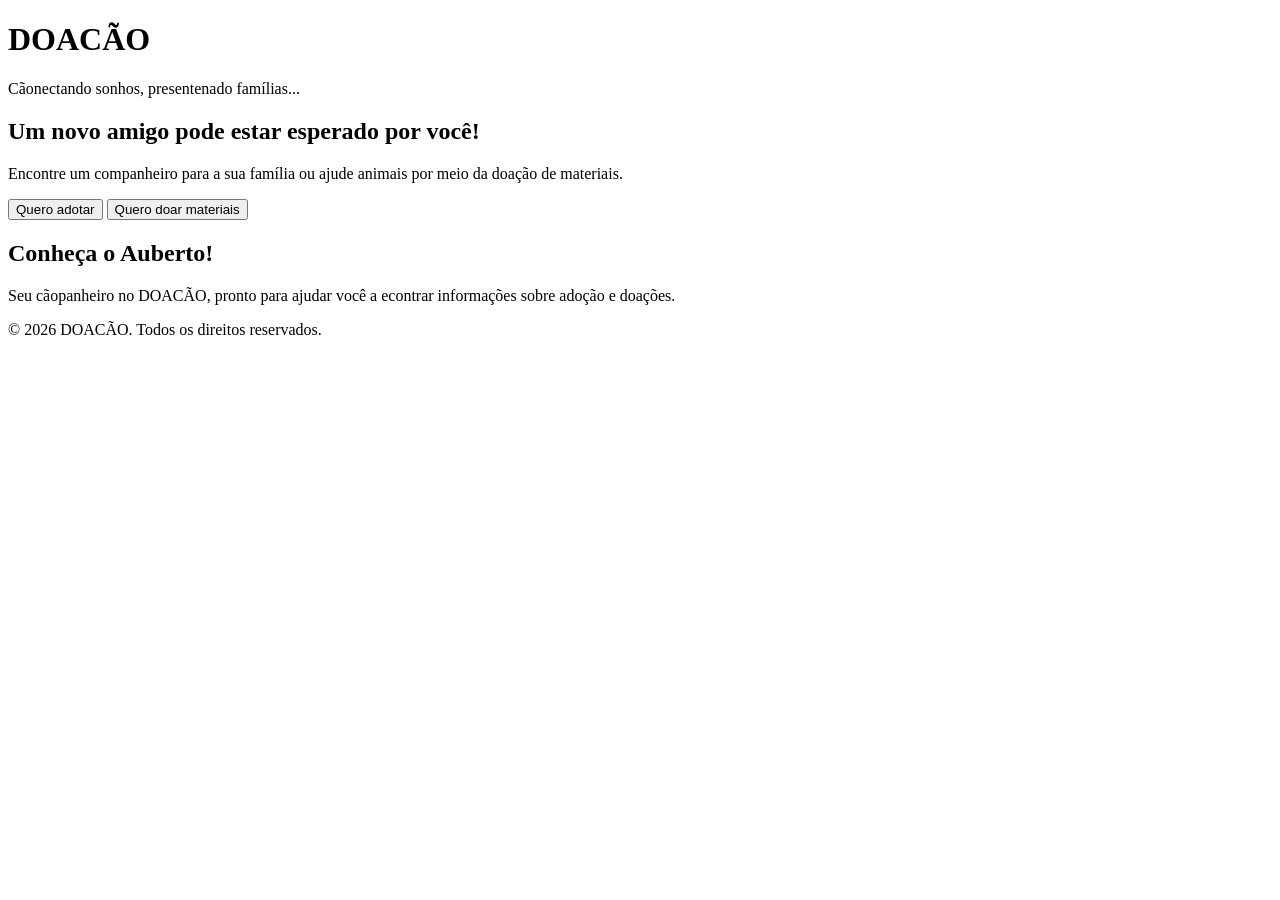
==== index.html @ 2ad5296a "Adição do index ao projeto" ====
<!DOCTYPE html>
<html lang="pt-BR">

<head>

    <meta charset="UTF-8">
    <meta name="viewport" content="width=device-width, initial-scale=1.0">

    <title>DOACÃO | Adoção e Doação de Materiais</title>
    
    <link rel="stylesheet" href="css/style.css">
    <script src="script.js" defer></script>

</head>

<body>

    <header>
        
        <h1>DOACÃO</h1>
        <p>Cãonectando sonhos, presentenado famílias...</p>
        
    </header>

    <main>

        <section>

            <h2>Um novo amigo pode estar esperado por você!</h2>

            <p>
                Encontre um companheiro para a sua família ou ajude
                animais por meio da doação de materiais.
            </p>

            <button>Quero adotar</button>
            <button>Quero doar materiais</button>
        
        </section>

        <section>

            <h2>Conheça o Auberto!</h2>

            <p>

                Seu cãopanheiro no DOACÃO, pronto para ajudar você
                a econtrar informações sobre adoção e doações.

            </p>
            
        </section>

    </main>

    <footer>

        <p>&copy; 2026 DOACÃO. Todos os direitos reservados.</p>

    </footer>
</body>

</html>
---- css/style.css ----
/* Configurações gerais */
*{

    box-sizing: border-box;

}
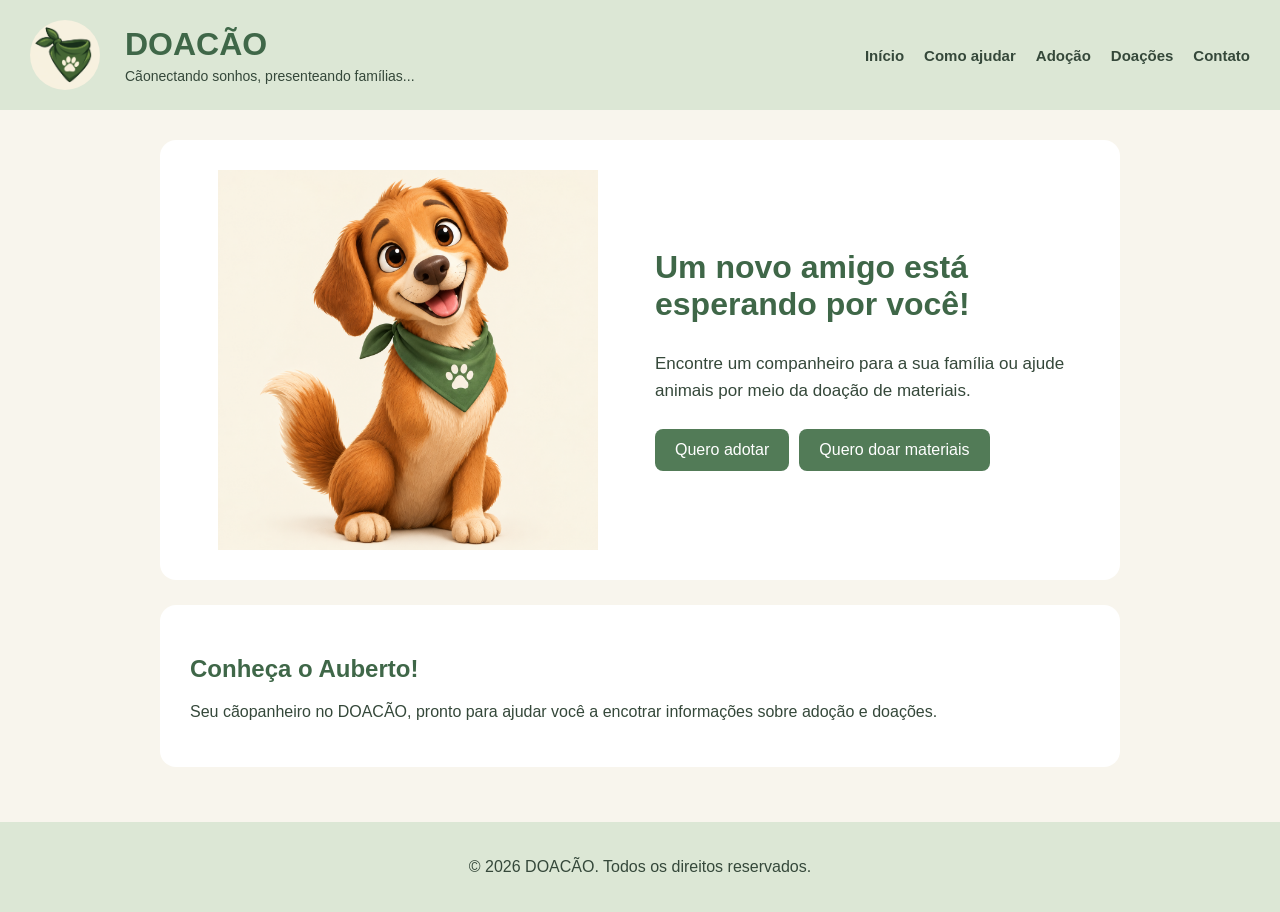
==== commit b8c48cee: "atualização da page inicial do DOACÃO" ====
--- a/index.html
+++ b/index.html
@@ -9,33 +9,69 @@
     <title>DOACÃO | Adoção e Doação de Materiais</title>
     
     <link rel="stylesheet" href="css/style.css">
-    <script src="script.js" defer></script>
+    <script src="js/script.js" defer></script>
 
 </head>
 
 <body>
 
-    <header>
+    <header class="cabecalho">
+
+        <a href="index.html" class="logo-link">
+
+            <img src="img/logo-doacao.png" alt="Logo DOACÃO">
+
+        </a>
+
+        <div class="identidade">
         
         <h1>DOACÃO</h1>
-        <p>Cãonectando sonhos, presentenado famílias...</p>
+        <p>Cãonectando sonhos, presenteando famílias...</p>
+
+        </div>
+
+        <nav class="menu-principal">
+
+            <a href="#inicio">Início</a>
+            <a href="#como-ajudar">Como ajudar</a>
+            <a href="#adocao">Adoção</a>
+            <a href="#doacoes">Doações</a>
+            <a href="#contato">Contato</a>
+
+        </nav>
         
     </header>
 
     <main>
 
-        <section>
+        <section class="apresentacao" id="inicio">
 
-            <h2>Um novo amigo pode estar esperado por você!</h2>
+            <div class="texto-apresentacao">
 
-            <p>
-                Encontre um companheiro para a sua família ou ajude
-                animais por meio da doação de materiais.
-            </p>
+                <h2>Um novo amigo está esperando por você!</h2>
 
-            <button>Quero adotar</button>
-            <button>Quero doar materiais</button>
+                <p>
+
+                    Encontre um companheiro para a sua família ou ajude 
+                    animais por meio da doação de materiais.
+
+                </p>
+
+                <div class="botoes-apresentacao">
+
+                    <button>Quero adotar</button>
+                    <button>Quero doar materiais</button>
+
+                </div>
+
+            </div>
         
+            <div class="imagem-apresentacao">
+
+                <img src="img/Auberto.png" alt="Auberto, mascote do DOACÃO">
+
+            </div>
+
         </section>
 
         <section>
@@ -45,7 +81,7 @@
             <p>
 
                 Seu cãopanheiro no DOACÃO, pronto para ajudar você
-                a econtrar informações sobre adoção e doações.
+                a encotrar informações sobre adoção e doações.
 
             </p>
             
--- a/css/style.css
+++ b/css/style.css
@@ -3,4 +3,208 @@
 
     box-sizing: border-box;
 
+}
+
+body {
+
+    margin: 0;
+    font-family: arial, sans-serif;
+    background-color: #F8F5ED;
+    color: #35483A;
+
+}
+
+/* Cabeçalho */
+header.cabecalho {
+
+    position: relative;
+    background-color: #DCE7D5;
+    padding: 20px 30px;
+    display: flex;
+    align-items: center;
+    gap: 25px;
+
+}
+
+/* Logo do site */
+.logo-link {
+
+    flex-shrink: 0;
+
+}
+
+.logo-link img {
+
+    width: 70px;
+    height: 70px;
+    display: block;
+    border-radius: 50%;
+    object-fit: cover;
+
+}
+
+/* Nome e slogan */
+.identidade {
+
+    flex: 1;
+
+}
+
+header h1 {
+
+    margin: 0;
+    font-size: 32px;
+    color: #3F6748;
+
+}
+
+header p {
+
+    margin: 5px 0 0;
+    font-size: 14px;
+
+}
+
+/* Menu de navegação */
+.menu-principal {
+
+    display: flex;
+    align-items: center;
+    justify-content: flex-end;
+    gap: 20px;
+    flex-wrap: wrap;
+
+}
+
+.menu-principal a {
+
+    color: #35483A;
+    text-decoration: none;
+    font-weight: bold;
+    font-size: 15px;
+
+}
+
+.menu-principal a:hover {
+
+    color: #527B57;
+    text-decoration: underline;
+
+}
+
+/* Conteúdo principal */
+main {
+
+    max-width: 1000px;
+    margin: 0 auto;
+    padding: 30px 20px;
+
+}
+
+section {
+
+    background-color: #ffffff;
+    padding: 30px;
+    margin-bottom: 25px;
+    border-radius: 16px;
+
+}
+
+/* Apresentação inicial */
+.apresentacao {
+
+    display: flex;
+    flex-direction: row-reverse;
+    align-items: center;
+    justify-content: space-between;
+    gap: 30px;
+    min-height: 400px;
+
+}
+
+.texto-apresentacao {
+
+    flex: 1;
+
+}
+
+.texto-apresentacao h2 {
+
+    font-size: 32px;
+    margin-top: 0;
+
+}
+
+.texto-apresentacao p {
+
+    font-size: 17px;
+    line-height: 1.6;
+
+}
+
+.botoes-apresentacao {
+
+    display: flex;
+    flex-wrap: wrap;
+    gap: 10px;
+
+}
+
+.botoes-apresentacao button {
+
+    margin: 8px 0 0;
+
+}
+
+.imagem-apresentacao {
+
+    flex: 1;
+    display: flex;
+    justify-content: center;
+    align-items: center;
+
+}
+
+.imagem-apresentacao img {
+
+    display: block;
+    width: 100%;
+    max-width: 380px;
+    height: auto;
+
+}
+
+h2 {
+
+    color: #3F6748;
+
+}
+
+/* Botões */
+button {
+
+    background-color: #527B57;
+    color: #ffffff;
+    border: none;
+    padding: 12px 20px;
+    margin: 8px 8px 0 0;
+    border-radius: 8px;
+    font-size: 16px;
+    cursor: pointer;
+
+}
+
+button:hover {
+
+    background-color: #3F6748;
+
+}
+
+/* Rodapé */
+footer {
+
+    background-color: #DCE7D5;
+    text-align: center;
+    padding: 20px;
+
 }
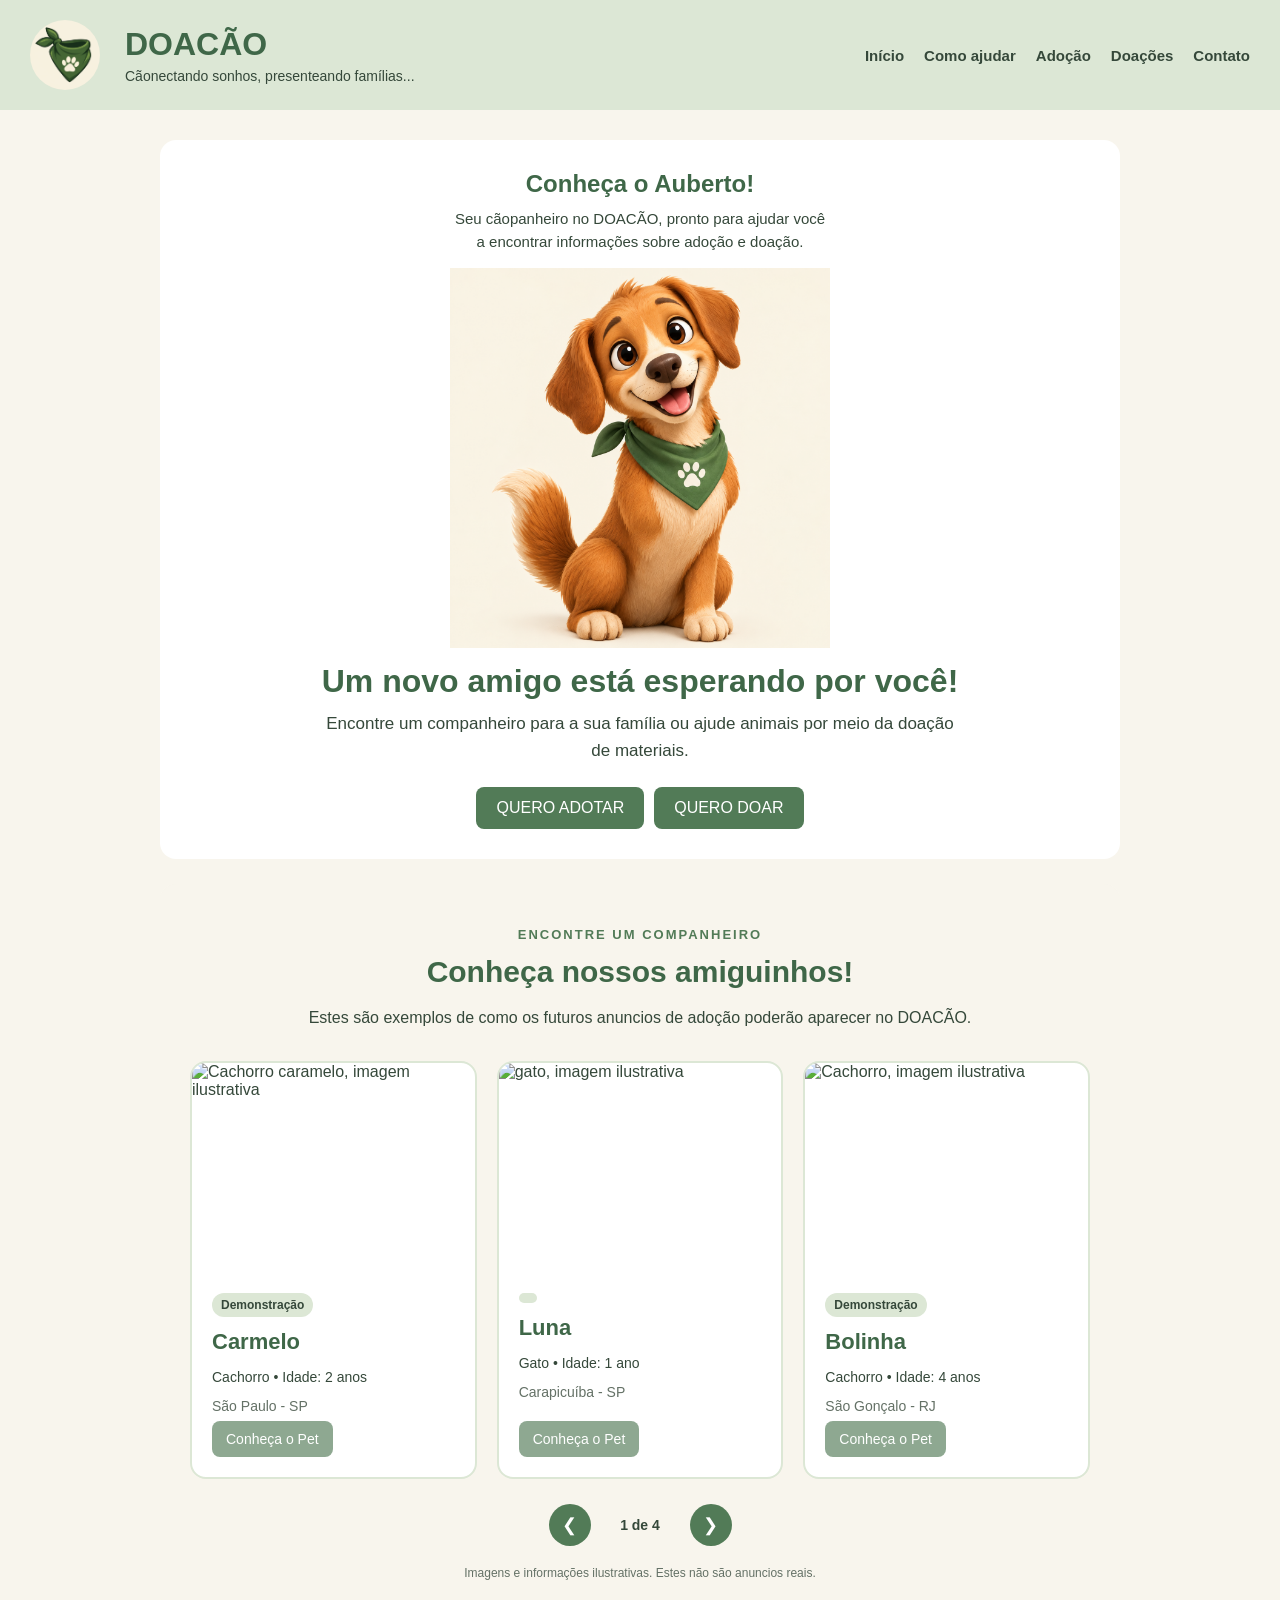
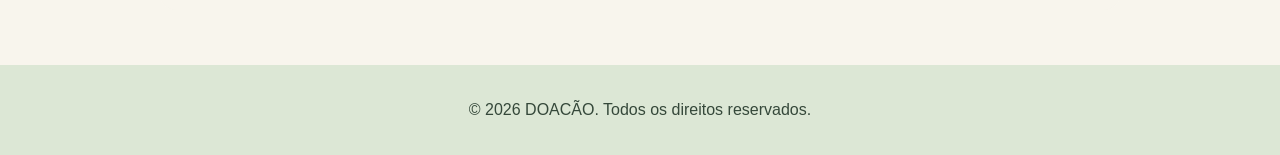
==== commit 656dcf7d: "implementação do carrossel de animais para adoção" ====
--- a/index.html
+++ b/index.html
@@ -46,46 +46,262 @@
 
         <section class="apresentacao" id="inicio">
 
+            <div class="texto-sobre-auberto">
+
+                <h2>Conheça o Auberto!</h2>
+
+                <p>
+
+                    Seu cãopanheiro no DOACÃO, pronto para ajudar você
+                    a encontrar informações sobre adoção e doação.
+                    
+                </p>
+
+            </div>
+
+            <div class="imagem-apresentacao">
+
+                <img src="img/Auberto.png" alt="Auberto, mascote do DOACÃO">
+
+            </div>
+
             <div class="texto-apresentacao">
 
                 <h2>Um novo amigo está esperando por você!</h2>
 
                 <p>
 
-                    Encontre um companheiro para a sua família ou ajude 
+                    Encontre um companheiro para a sua família ou ajude
                     animais por meio da doação de materiais.
 
                 </p>
 
                 <div class="botoes-apresentacao">
 
-                    <button>Quero adotar</button>
-                    <button>Quero doar materiais</button>
+                    <button>QUERO ADOTAR</button>
+                    <button>QUERO DOAR</button>
 
                 </div>
 
             </div>
+
+        </section>
+
+       <section class="carrossel-adocao" id="adocao">
+
+        <div class="titulo-carrossel">
+
+            <p class="subtitulo-carrossel">ENCONTRE UM COMPANHEIRO</p>
+
+            <h2>Conheça nossos amiguinhos!</h2>
+
+            <p>
+
+                Estes são exemplos de como os futuros anuncios de adoção 
+                poderão aparecer no DOACÃO.
+
+            </p>
+
+        </div>
+
+        <div class="janela-carrossel">
+
+            <div class="trilho-carrossel">
+
+                <article class="cartao-animal">
+
+                    <img 
+                        
+                        src="https://images.unsplash.com/photo-1552053831-71594a27632d?auto=format&fit=crop&w=700&q=80" 
+                        alt="Cachorro caramelo, imagem ilustrativa"
+
+                    >
+
+                    <div class="informacoes-animal">
+
+                        <span class="etiqueta-demonstracao">Demonstração</span>
+
+                        <h3>Carmelo</h3>
+
+                        <p>Cachorro • Idade: 2 anos</p>
+
+                        <p class="cidade-animal">São Paulo - SP</p>
+
+                        <button type="button" disabled>Conheça o Pet</button>
+
+                    </div>
+
+                </article>
+
+                <article class="cartao-animal">
+
+                    <img 
+                    
+                        src="https://images.unsplash.com/photo-1573865526739-10659fec78a5?auto=format&fit=crop&w=700&q=80" 
+                        alt="gato, imagem ilustrativa"
+                        
+                    >
+
+                    <div class="informacoes-animal">
+
+                        <span class="etiqueta-demonstracao"></span>
+
+                        <h3>Luna</h3>
+
+                        <p>Gato • Idade: 1 ano</p>
+
+                        <p class="cidade-animal">Carapicuíba - SP</p>
+
+                        <button type="button" disabled>Conheça o Pet</button>
+
+                    </div>
+
+                </article>
+
+                <article class="cartao-animal">
+
+                    <img 
+                    
+                        src="https://images.unsplash.com/photo-1543466835-00a7907e9de1?auto=format&fit=crop&w=700&q=80" 
+                        alt="Cachorro, imagem ilustrativa"
+                        
+                    >
+
+                    <div class="informacoes-animal">
+
+                        <span class="etiqueta-demonstracao">Demonstração</span>
+
+                        <h3>Bolinha</h3>
+
+                        <p>Cachorro • Idade: 4 anos</p>
+
+                        <p class="cidade-animal">São Gonçalo - RJ</p>
+
+                        <button type="button" disabled>Conheça o Pet</button>
+
+                    </div>
+
+                </article>
+
+                <article class="cartao-animal">
+
+                    <img 
+                    
+                        src="https://images.unsplash.com/photo-1514888286974-6c03e2ca1dba?auto=format&fit=crop&w=700&q=80" 
+                        alt="Gato, imagem ilustrativa"
+                        
+                    >
+
+                    <div class="informacoes-animal">
+
+                        <span class="etiqueta-demonstracao">Demonstração</span>
+
+                        <h3>Mel</h3>
+
+                        <p>Gato • Idade: 3 anos</p>
+
+                        <p class="cidade-animal">Osasco - SP</p>
+
+                        <button type="button" disabled>Conheça o Pet</button>
+
+                    </div>
+
+                </article>
+
+                <article class="cartao-animal">
+
+                    <img 
+                        
+                        src="https://images.unsplash.com/photo-1517849845537-4d257902454a?auto=format&fit=crop&w=700&q=80" 
+                        alt="Cachorro, imagem ilustrativa"
+                        
+                    >
+
+                    <div class="informacoes-animal">
+
+                        <span class="etiqueta-demonstracao">Demonstração</span>
+
+                        <h3>Thobias</h3>
+
+                        <p>Cachorro • Idade: 5 anos</p>
+
+                        <p class="cidade-animal">Montes Claros - MG</p>
+
+                        <button type="button" disabled>Conheça o Pet</button>
+
+                    </div>
+
+                </article>
+
+                <article class="cartao-animal">
+
+                    <img 
+                    
+                        src="https://images.unsplash.com/photo-1495360010541-f48722b34f7d?auto=format&fit=crop&w=700&q=80" 
+                        alt="Gato, imagem ilustrativa"
+                        
+                    >
+
+                    <div class="informacoes-animal">
+
+                        <span class="etiqueta-demonstracao">Demonstração</span>
+
+                        <h3>Amora</h3>
+
+                        <p>Gato • Idade: 2 anos</p>
+
+                        <p class="cidade-animal">São Paulo - SP</p>
+
+                        <button type="button" disabled>Conheça o Pet</button>
+
+                    </div>
+
+                </article>
+
+            </div>
+
+        </div>
+
+        <div class="controles-carrossel">
+
+            <button 
+            
+                type="button" 
+                class="seta-carrossel anterior"
+                aria-label="Mostrar pets anteriores"
+            >
+                
+                &#10094;
+            
+            </button>
+
+            <span class="indicador-carrossel" aria-live="polite">
+
+                1 de 4
+
+            </span>
+
+            <button 
+            
+                type="button"
+                class="seta-carrossel proximo"
+                aria-label="Mostrar próximos pets"
+                
+            >
         
-            <div class="imagem-apresentacao">
-
-                <img src="img/Auberto.png" alt="Auberto, mascote do DOACÃO">
-
-            </div>
-
-        </section>
-
-        <section>
-
-            <h2>Conheça o Auberto!</h2>
-
-            <p>
-
-                Seu cãopanheiro no DOACÃO, pronto para ajudar você
-                a encotrar informações sobre adoção e doações.
-
-            </p>
+                &#10095;
             
-        </section>
+            </button>
+
+        </div>
+
+        <p class="aviso-demonstracao">
+
+            Imagens e informações ilustrativas. Estes não são anuncios reais.
+
+        </p>
+
+       </section>
 
     </main>
 
--- a/css/style.css
+++ b/css/style.css
@@ -17,7 +17,11 @@
 /* Cabeçalho */
 header.cabecalho {
 
-    position: relative;
+    position: fixed;
+    top: 0;
+    left: 0;
+    width: 100%;
+    z-index: 1000;
     background-color: #DCE7D5;
     padding: 20px 30px;
     display: flex;
@@ -97,7 +101,7 @@
 
     max-width: 1000px;
     margin: 0 auto;
-    padding: 30px 20px;
+    padding: 140px 20px 30px;
 
 }
 
@@ -111,27 +115,31 @@
 }
 
 /* Apresentação inicial */
+
 .apresentacao {
 
     display: flex;
-    flex-direction: row-reverse;
-    align-items: center;
-    justify-content: space-between;
-    gap: 30px;
-    min-height: 400px;
-
-}
+    flex-direction: column;
+    align-items: center;
+    text-align: center;
+    gap: 15px;
+    min-height: auto;
+    padding: 30px;
+
+}
+
 
 .texto-apresentacao {
 
-    flex: 1;
+    width: 100%;
+    text-align: center;
 
 }
 
 .texto-apresentacao h2 {
 
     font-size: 32px;
-    margin-top: 0;
+    margin: 0 0 10px;
 
 }
 
@@ -139,14 +147,18 @@
 
     font-size: 17px;
     line-height: 1.6;
+    max-width: 650px;
+    margin: 0 auto;
 
 }
 
 .botoes-apresentacao {
 
     display: flex;
+    justify-content: center;
     flex-wrap: wrap;
     gap: 10px;
+    margin-top: 15px;
 
 }
 
@@ -156,9 +168,19 @@
 
 }
 
+.texto-sobre-auberto {
+
+    width: 100%;
+    display: flex;
+    flex-direction: column;
+    align-items: center;
+    text-align: center;
+
+}
+
 .imagem-apresentacao {
 
-    flex: 1;
+    width: 100%;
     display: flex;
     justify-content: center;
     align-items: center;
@@ -171,6 +193,22 @@
     width: 100%;
     max-width: 380px;
     height: auto;
+
+}
+
+.texto-sobre-auberto h2 {
+
+    font-size: 24px;
+    margin: 0 0 10px;
+
+}
+
+.texto-sobre-auberto p {
+
+    font-size: 15px;
+    line-height: 1.5;
+    max-width: 380px;
+    margin: 0 auto;
 
 }
 
@@ -207,4 +245,291 @@
     text-align: center;
     padding: 20px;
 
+}
+
+/* Seção como ajudar */
+.como-ajudar {
+
+    text-align: center;
+
+}
+
+.como-ajudar h2 {
+
+    font-size: 30px;
+    margin-top: 0;
+
+}
+
+.descricao-como-ajudar {
+
+    font-size: 17px;
+    line-height: 1.6;
+    max-width: 650px;
+    margin: 0 auto 30px;
+
+}
+
+/* Organização dos cartões */
+.cartoes-ajuda {
+
+    display: flex;
+    gap: 25px;
+    justify-content: center;
+    align-items: stretch;
+
+}
+
+/* Cada cartão */
+.cartao-ajuda {
+
+    flex: 1;
+    padding: 25px;
+    background-color: #F8F5ED;
+    border: 2px solid #DCE7D5;
+    border-radius: 16px;
+    display: flex;
+    flex-direction: column;
+    align-items: center;
+
+}
+
+.cartao-ajuda h3 {
+
+    color: #3F6748;
+    font-size: 22px;
+    margin-top: 0;
+
+}
+
+.cartao-ajuda p {
+
+    font-size: 16px;
+    line-height: 1.6;
+    flex: 1;
+
+}
+
+.cartao-ajuda button {
+
+    margin-top: 15px;
+
+}
+
+/* Carrossel de animais para adoção */
+.carrossel-adocao {
+
+    background-color: #F8F5ED;
+    text-align: center;
+    overflow: hidden;
+
+}
+
+.titulo-carrossel {
+
+    max-width: 700px;
+    margin: 0 auto 30px;
+
+}
+
+.subtitulo-carrossel {
+
+    color: #527B57;
+    font-size: 13px;
+    font-weight: bold;
+    letter-spacing: 2px;
+
+}
+
+.titulo-carrossel h2 {
+
+    font-size: 30px;
+    margin: 10px;
+
+}
+
+.titulo-carrossel > p:last-child {
+
+    line-height: 1.6;
+
+}
+
+.janela-carrossel {
+
+    width: 100%;
+    overflow: hidden;
+
+}
+
+.trilho-carrossel { 
+
+    display: flex;
+    gap: 20px;
+    align-items: stretch;
+    transition: transform 0.5s ease;
+
+}
+
+.cartao-animal { 
+
+    flex: 0 0 calc((100% - 40px) / 3);
+    min-width: 0;
+    overflow: hidden;
+    background-color: #ffffff;
+    border: 2px solid #DCE7D5;
+    border-radius: 16px;
+    text-align: left;
+    display: flex;
+    flex-direction: column;
+
+}
+
+.cartao-animal > img {
+
+    display: block;
+    width: 100%;
+    height: 210px;
+    object-fit: cover;
+
+}
+
+.informacoes-animal {
+
+    padding: 20px;
+    display: flex;
+    flex-direction: column;
+    align-items: flex-start;
+    flex: 1;
+
+}
+
+.etiqueta-demonstracao {
+
+    background-color: #DCE7D5;
+    color: #35483A;
+    font-size: 12px;
+    font-weight: bold;
+    padding: 5px 9px;
+    border-radius: 20px;
+
+}
+
+.informacoes-animal h3 {
+
+    color: #3F6748;
+    font-size: 22px;
+    margin: 12px 0 8px;
+
+}
+
+.informacoes-animal p {
+
+    font-size: 14px;
+    line-height: 1.5;
+    margin: 4px 0;
+
+}
+
+.cidade-animal {
+
+    color: #647166;
+
+}
+
+.informacoes-animal button {
+
+    margin-top: auto;
+    padding: 10px 14px;
+    font-size: 14px;
+
+}
+
+.informacoes-animal button:disabled {
+
+    opacity: 0.65;
+    cursor: not-allowed;
+
+}
+
+.controles-carrossel {
+
+    display: flex;
+    justify-content: center;
+    align-items: center;
+    gap: 22px;
+    margin-top: 25px;
+
+}
+
+button.seta-carrossel {
+
+    width: 42px;
+    height: 42px;
+    padding: 0;
+    margin: 0;
+    border-radius: 50%;
+    display: inline-flex;
+    align-items: center;
+    justify-content: center;
+    font-size: 18px;
+
+}
+
+.indicador-carrossel {
+
+    min-width: 55px;
+    font-size: 14px;
+    font-weight: bold;
+
+}
+
+.aviso-demonstracao {
+
+    margin: 20px 0 0;
+    font-size: 12px;
+    color: #647166;
+
+}
+
+/* Ajustes para telas menores */
+@media (max-width: 800px) {
+
+    .cartao-animal {
+        flex-basis: calc((100% - 20px) / 2);
+
+    }
+}
+
+@media (max-width: 560px) {
+
+    .cartao-animal {
+        flex-basis: 100%;
+
+    }
+
+    .cartao-animal > img {
+
+        height: 230px;
+
+    }
+
+    .titulo-carrossel h2 {
+
+        font-size: 25px;
+
+    }
+
+    .carrossel-adocao {
+
+        padding: 22px;
+
+    }
+}
+
+@media (prefers-reduced-motion: reduce) {
+
+    .trilho-carrossel {
+        transition: none;
+        
+    }
 }
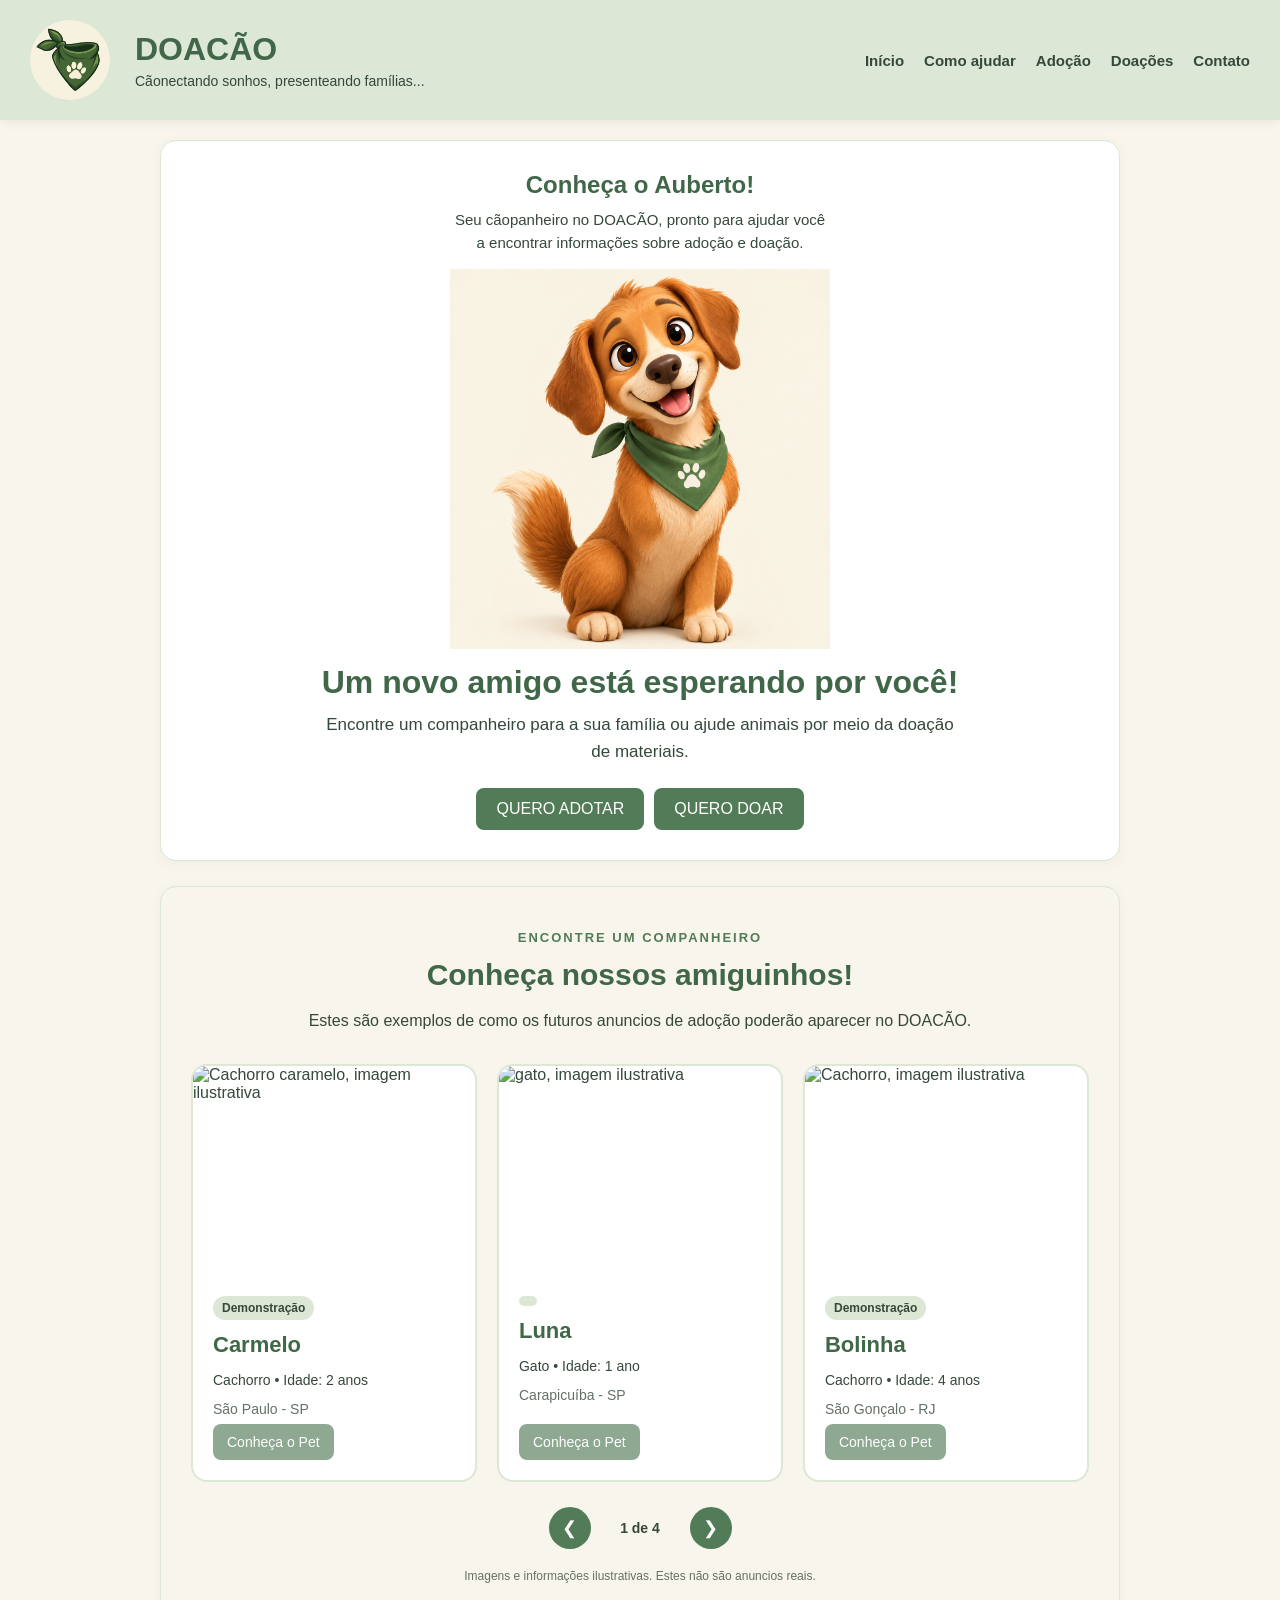
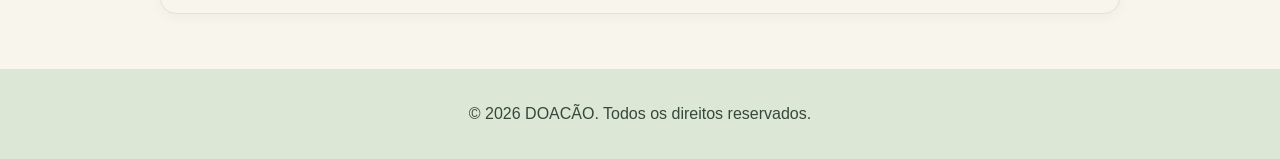
==== commit d6061bab: "Update index.html" ====
--- a/index.html
+++ b/index.html
@@ -79,8 +79,7 @@
                 <div class="botoes-apresentacao">
 
                     <button>QUERO ADOTAR</button>
-                    <button>QUERO DOAR</button>
-
+                   <button type="button" onclick="window.location.href='doação.html'">QUERO DOAR</button>
                 </div>
 
             </div>
@@ -312,4 +311,4 @@
     </footer>
 </body>
 
-</html>+</html>
--- a/css/style.css
+++ b/css/style.css
@@ -1,123 +1,117 @@
-/* Configurações gerais */
-*{
-
+
+/* =========================================
+   1. CONFIGURAÇÕES GERAIS
+========================================= */
+
+* {
     box-sizing: border-box;
-
 }
 
 body {
-
     margin: 0;
-    font-family: arial, sans-serif;
+    font-family: Arial, sans-serif;
     background-color: #F8F5ED;
     color: #35483A;
-
-}
-
-/* Cabeçalho */
+}
+
+/* =========================================
+   2. CABEÇALHO E IDENTIDADE
+========================================= */
+
 header.cabecalho {
-
     position: fixed;
     top: 0;
     left: 0;
     width: 100%;
     z-index: 1000;
-    background-color: #DCE7D5;
-    padding: 20px 30px;
     display: flex;
     align-items: center;
     gap: 25px;
-
-}
-
-/* Logo do site */
+    padding: 20px 30px;
+    background-color: #DCE7D5;
+    box-shadow: 0 2px 10px rgba(53, 72, 58, 0.08);
+}
+
 .logo-link {
-
     flex-shrink: 0;
-
 }
 
 .logo-link img {
-
-    width: 70px;
-    height: 70px;
+    width: 80px;
+    height: 80px;
     display: block;
+    object-fit: contain;
     border-radius: 50%;
-    object-fit: cover;
-
-}
-
-/* Nome e slogan */
+}
+
 .identidade {
-
     flex: 1;
-
 }
 
 header h1 {
-
     margin: 0;
     font-size: 32px;
     color: #3F6748;
-
 }
 
 header p {
-
     margin: 5px 0 0;
     font-size: 14px;
-
-}
-
-/* Menu de navegação */
+    color: #35483A;
+}
+
+/* =========================================
+   3. MENU DE NAVEGAÇÃO
+========================================= */
+
 .menu-principal {
-
     display: flex;
     align-items: center;
     justify-content: flex-end;
     gap: 20px;
     flex-wrap: wrap;
-
 }
 
 .menu-principal a {
-
     color: #35483A;
     text-decoration: none;
     font-weight: bold;
     font-size: 15px;
-
 }
 
 .menu-principal a:hover {
-
     color: #527B57;
     text-decoration: underline;
-
-}
-
-/* Conteúdo principal */
+}
+
+/* =========================================
+   4. CONTEÚDO PRINCIPAL
+========================================= */
+
 main {
-
     max-width: 1000px;
     margin: 0 auto;
     padding: 140px 20px 30px;
-
 }
 
 section {
-
-    background-color: #ffffff;
+    background-color: #FFFFFF;
     padding: 30px;
     margin-bottom: 25px;
+    border: 1px solid #DCE7D5;
     border-radius: 16px;
-
-}
-
-/* Apresentação inicial */
+    box-shadow: 0 3px 12px rgba(53, 72, 58, 0.05);
+}
+
+h2 {
+    color: #3F6748;
+}
+
+/* =========================================
+   5. APRESENTAÇÃO INICIAL
+========================================= */
 
 .apresentacao {
-
     display: flex;
     flex-direction: column;
     align-items: center;
@@ -125,164 +119,119 @@
     gap: 15px;
     min-height: auto;
     padding: 30px;
-
-}
-
+}
 
 .texto-apresentacao {
-
-    width: 100%;
-    text-align: center;
-
+    width: 100%;
+    text-align: center;
 }
 
 .texto-apresentacao h2 {
-
     font-size: 32px;
     margin: 0 0 10px;
-
 }
 
 .texto-apresentacao p {
-
     font-size: 17px;
     line-height: 1.6;
     max-width: 650px;
     margin: 0 auto;
-
-}
-
-.botoes-apresentacao {
-
-    display: flex;
-    justify-content: center;
-    flex-wrap: wrap;
-    gap: 10px;
-    margin-top: 15px;
-
-}
-
-.botoes-apresentacao button {
-
-    margin: 8px 0 0;
-
 }
 
 .texto-sobre-auberto {
-
     width: 100%;
     display: flex;
     flex-direction: column;
     align-items: center;
     text-align: center;
-
-}
-
-.imagem-apresentacao {
-
-    width: 100%;
-    display: flex;
-    justify-content: center;
-    align-items: center;
-
-}
-
-.imagem-apresentacao img {
-
-    display: block;
-    width: 100%;
-    max-width: 380px;
-    height: auto;
-
 }
 
 .texto-sobre-auberto h2 {
-
     font-size: 24px;
     margin: 0 0 10px;
-
 }
 
 .texto-sobre-auberto p {
-
     font-size: 15px;
     line-height: 1.5;
     max-width: 380px;
     margin: 0 auto;
-
-}
-
-h2 {
-
-    color: #3F6748;
-
-}
-
-/* Botões */
+}
+
+.imagem-apresentacao {
+    width: 100%;
+    display: flex;
+    justify-content: center;
+    align-items: center;
+}
+
+.imagem-apresentacao img {
+    display: block;
+    width: 100%;
+    max-width: 380px;
+    height: auto;
+}
+
+/* =========================================
+   6. BOTÕES
+========================================= */
+
 button {
-
     background-color: #527B57;
-    color: #ffffff;
+    color: #FFFFFF;
     border: none;
     padding: 12px 20px;
     margin: 8px 8px 0 0;
     border-radius: 8px;
     font-size: 16px;
     cursor: pointer;
-
+    transition: background-color 0.2s ease;
 }
 
 button:hover {
-
     background-color: #3F6748;
-
-}
-
-/* Rodapé */
-footer {
-
-    background-color: #DCE7D5;
-    text-align: center;
-    padding: 20px;
-
-}
-
-/* Seção como ajudar */
+}
+
+.botoes-apresentacao {
+    display: flex;
+    justify-content: center;
+    flex-wrap: wrap;
+    gap: 10px;
+    margin-top: 15px;
+}
+
+.botoes-apresentacao button {
+    margin: 8px 0 0;
+}
+
+/* =========================================
+   7. SEÇÃO COMO AJUDAR
+========================================= */
+
 .como-ajudar {
-
-    text-align: center;
-
+    text-align: center;
 }
 
 .como-ajudar h2 {
-
     font-size: 30px;
     margin-top: 0;
-
 }
 
 .descricao-como-ajudar {
-
     font-size: 17px;
     line-height: 1.6;
     max-width: 650px;
     margin: 0 auto 30px;
-
-}
-
-/* Organização dos cartões */
+}
+
 .cartoes-ajuda {
-
     display: flex;
     gap: 25px;
     justify-content: center;
     align-items: stretch;
-
-}
-
-/* Cada cartão */
+}
+
 .cartao-ajuda {
-
     flex: 1;
     padding: 25px;
     background-color: #F8F5ED;
@@ -291,178 +240,139 @@
     display: flex;
     flex-direction: column;
     align-items: center;
-
 }
 
 .cartao-ajuda h3 {
-
     color: #3F6748;
     font-size: 22px;
     margin-top: 0;
-
 }
 
 .cartao-ajuda p {
-
     font-size: 16px;
     line-height: 1.6;
     flex: 1;
-
 }
 
 .cartao-ajuda button {
-
     margin-top: 15px;
-
-}
-
-/* Carrossel de animais para adoção */
+}
+
+/* =========================================
+   8. CARROSSEL DE ADOÇÃO
+========================================= */
+
 .carrossel-adocao {
-
     background-color: #F8F5ED;
     text-align: center;
     overflow: hidden;
-
 }
 
 .titulo-carrossel {
-
     max-width: 700px;
     margin: 0 auto 30px;
-
 }
 
 .subtitulo-carrossel {
-
     color: #527B57;
     font-size: 13px;
     font-weight: bold;
     letter-spacing: 2px;
-
 }
 
 .titulo-carrossel h2 {
-
     font-size: 30px;
     margin: 10px;
-
 }
 
 .titulo-carrossel > p:last-child {
-
-    line-height: 1.6;
-
+    line-height: 1.6;
 }
 
 .janela-carrossel {
-
     width: 100%;
     overflow: hidden;
-
-}
-
-.trilho-carrossel { 
-
+}
+
+.trilho-carrossel {
     display: flex;
     gap: 20px;
     align-items: stretch;
     transition: transform 0.5s ease;
-
-}
-
-.cartao-animal { 
-
+}
+
+.cartao-animal {
     flex: 0 0 calc((100% - 40px) / 3);
     min-width: 0;
     overflow: hidden;
-    background-color: #ffffff;
+    background-color: #FFFFFF;
     border: 2px solid #DCE7D5;
     border-radius: 16px;
     text-align: left;
     display: flex;
     flex-direction: column;
-
 }
 
 .cartao-animal > img {
-
     display: block;
     width: 100%;
     height: 210px;
     object-fit: cover;
-
 }
 
 .informacoes-animal {
-
     padding: 20px;
     display: flex;
     flex-direction: column;
     align-items: flex-start;
     flex: 1;
-
 }
 
 .etiqueta-demonstracao {
-
     background-color: #DCE7D5;
     color: #35483A;
     font-size: 12px;
     font-weight: bold;
     padding: 5px 9px;
     border-radius: 20px;
-
 }
 
 .informacoes-animal h3 {
-
     color: #3F6748;
     font-size: 22px;
     margin: 12px 0 8px;
-
 }
 
 .informacoes-animal p {
-
     font-size: 14px;
     line-height: 1.5;
     margin: 4px 0;
-
 }
 
 .cidade-animal {
-
-    color: #647166;
-
+    color: #647166;
 }
 
 .informacoes-animal button {
-
     margin-top: auto;
     padding: 10px 14px;
     font-size: 14px;
-
 }
 
 .informacoes-animal button:disabled {
-
     opacity: 0.65;
     cursor: not-allowed;
-
 }
 
 .controles-carrossel {
-
     display: flex;
     justify-content: center;
     align-items: center;
     gap: 22px;
     margin-top: 25px;
-
 }
 
 button.seta-carrossel {
-
     width: 42px;
     height: 42px;
     padding: 0;
@@ -472,64 +382,442 @@
     align-items: center;
     justify-content: center;
     font-size: 18px;
-
 }
 
 .indicador-carrossel {
-
     min-width: 55px;
     font-size: 14px;
     font-weight: bold;
-
 }
 
 .aviso-demonstracao {
-
     margin: 20px 0 0;
     font-size: 12px;
     color: #647166;
-
-}
-
-/* Ajustes para telas menores */
+}
+
+/* =========================================
+   9. DIRETRIZES PARA DOAÇÃO
+========================================= */
+
+.diretrizes h2 {
+    text-align: center;
+    margin-bottom: 15px;
+}
+
+.diretrizes > p {
+    color: #647166;
+    text-align: center;
+    line-height: 1.6;
+    margin-bottom: 25px;
+}
+
+.lista-diretrizes {
+    display: grid;
+    grid-template-columns: repeat(2, minmax(0, 1fr));
+    gap: 20px;
+}
+
+.item-diretriz {
+    background-color: #F8F5ED;
+    border: 1px solid #DCE7D5;
+    border-left: 5px solid #527B57;
+    border-radius: 10px;
+    padding: 20px;
+    transition: transform 0.2s ease, box-shadow 0.2s ease;
+}
+
+.item-diretriz:hover {
+    transform: translateY(-4px);
+    box-shadow: 0 5px 14px rgba(53, 72, 58, 0.12);
+}
+
+.item-diretriz h3 {
+    color: #3F6748;
+    margin-top: 0;
+    margin-bottom: 10px;
+    font-size: 18px;
+}
+
+.item-diretriz p {
+    color: #647166;
+    line-height: 1.6;
+    margin-bottom: 0;
+}
+
+/* =========================================
+   10. DOCUMENTOS PARA DOAÇÃO
+========================================= */
+
+.documentos-doacao {
+    background-color: #FFFFFF;
+    padding: 40px;
+    margin: 30px auto;
+    width: 90%;
+    max-width: 1200px;
+    border: 1px solid #DCE7D5;
+    border-radius: 20px;
+}
+
+.documentos-doacao h2 {
+    color: #3F6748;
+    text-align: center;
+    margin-bottom: 15px;
+}
+
+.introducao-documentos {
+    color: #647166;
+    text-align: center;
+    margin-bottom: 30px;
+    line-height: 1.6;
+}
+
+.lista-documentos {
+    display: grid;
+    grid-template-columns: repeat(2, minmax(0, 1fr));
+    gap: 20px;
+}
+
+.item-documento {
+    background-color: #F8F5ED;
+    border: 1px solid #DCE7D5;
+    border-left: 6px solid #527B57;
+    border-radius: 12px;
+    padding: 20px;
+}
+
+.item-documento h3 {
+    color: #3F6748;
+    margin-top: 0;
+}
+
+.item-documento p {
+    color: #647166;
+    line-height: 1.6;
+    margin-bottom: 0;
+}
+
+.observacao-documentos {
+    color: #647166;
+    background-color: #F8F5ED;
+    padding: 15px;
+    border-radius: 10px;
+    margin-top: 25px;
+    line-height: 1.6;
+}
+
+/* =========================================
+   11. FORMULÁRIOS DE DOAÇÃO
+========================================= */
+
+.cadastro-animal h2,
+.cadastro-itens h2 {
+    text-align: center;
+    margin-bottom: 15px;
+}
+
+.cadastro-animal > p,
+.cadastro-itens > p {
+    color: #647166;
+    text-align: center;
+    line-height: 1.6;
+    margin-bottom: 30px;
+}
+
+.formulario-cadastro {
+    display: grid;
+    grid-template-columns: repeat(2, minmax(0, 1fr));
+    gap: 20px;
+    align-items: start;
+}
+
+.campo-formulario {
+    display: flex;
+    flex-direction: column;
+    gap: 8px;
+    min-width: 0;
+}
+
+.campo-completo {
+    grid-column: 1 / -1;
+}
+
+.campo-formulario label {
+    color: #35483A;
+    font-weight: bold;
+}
+
+.campo-formulario input,
+.campo-formulario select,
+.campo-formulario textarea {
+    width: 100%;
+    padding: 12px;
+    border: 1px solid #DCE7D5;
+    border-radius: 8px;
+    background-color: #F8F5ED;
+    color: #35483A;
+    font-family: inherit;
+    font-size: 15px;
+}
+
+.campo-formulario textarea {
+    min-height: 110px;
+    resize: vertical;
+}
+
+.campo-formulario input:focus,
+.campo-formulario select:focus,
+.campo-formulario textarea:focus {
+    outline: none;
+    border-color: #527B57;
+    box-shadow: 0 0 0 2px rgba(82, 123, 87, 0.12);
+}
+
+.formulario-cadastro button {
+    grid-column: 1 / -1;
+    width: 100%;
+    margin: 0;
+    padding: 14px;
+    background-color: #527B57;
+    color: #FFFFFF;
+    border: none;
+    border-radius: 8px;
+    font-size: 16px;
+    font-weight: bold;
+    cursor: pointer;
+}
+
+.formulario-cadastro button:hover {
+    background-color: #3F6748;
+}
+
+/* =========================================
+   12. PRÉ-VISUALIZAÇÃO DAS FOTOS
+========================================= */
+
+.visualizacao-foto {
+    margin-top: 15px;
+    text-align: center;
+    background-color: #F8F5ED;
+    border: 1px dashed #527B57;
+    border-radius: 12px;
+    padding: 20px;
+}
+
+#preview-foto,
+#preview-item {
+    display: none;
+    max-width: 100%;
+    width: 250px;
+    height: 200px;
+    object-fit: cover;
+    border-radius: 12px;
+    margin: auto;
+}
+
+#texto-preview,
+#texto-preview-item {
+    color: #647166;
+    margin: 0;
+}
+
+/* =========================================
+   13. DOAÇÃO DE ITENS
+========================================= */
+
+.apresentacao-itens {
+    text-align: center;
+}
+
+.apresentacao-itens h2 {
+    margin-top: 0;
+    font-size: 30px;
+}
+
+.apresentacao-itens p {
+    max-width: 750px;
+    margin: 12px auto;
+    color: #647166;
+    line-height: 1.7;
+}
+
+.itens-aceitos {
+    text-align: center;
+}
+
+.itens-aceitos h2 {
+    margin-top: 0;
+    font-size: 28px;
+}
+
+.itens-aceitos > p {
+    color: #647166;
+    line-height: 1.6;
+    margin-bottom: 25px;
+}
+
+.lista-itens {
+    display: grid;
+    grid-template-columns: repeat(2, minmax(0, 1fr));
+    gap: 25px;
+    text-align: left;
+}
+
+.card-item {
+    min-width: 0;
+    padding: 20px;
+    background-color: #F8F5ED;
+    border: 1px solid #DCE7D5;
+    border-radius: 16px;
+    overflow: hidden;
+}
+
+.card-item > img {
+    display: block;
+    width: 100%;
+    height: 220px;
+    object-fit: contain;
+    object-position: center;
+    margin: 0 auto 15px;
+}
+
+.card-item h3 {
+    color: #3F6748;
+    margin: 10px 0;
+    font-size: 20px;
+}
+
+.card-item p {
+    color: #647166;
+    line-height: 1.6;
+    margin-bottom: 0;
+}
+
+/* =========================================
+   14. RODAPÉ
+========================================= */
+
+footer {
+    background-color: #DCE7D5;
+    text-align: center;
+    padding: 20px;
+}
+
+/* =========================================
+   15. RESPONSIVIDADE - TABLETS
+========================================= */
+
 @media (max-width: 800px) {
+
+    header.cabecalho {
+        padding: 15px 20px;
+        gap: 15px;
+    }
+
+    header h1 {
+        font-size: 26px;
+    }
+
+    .menu-principal {
+        gap: 12px;
+    }
 
     .cartao-animal {
         flex-basis: calc((100% - 20px) / 2);
-
-    }
-}
-
-@media (max-width: 560px) {
+    }
+}
+
+/* =========================================
+   16. RESPONSIVIDADE - CELULARES
+========================================= */
+
+@media (max-width: 600px) {
+
+    header.cabecalho {
+        position: relative;
+        flex-wrap: wrap;
+    }
+
+    .logo-link img {
+        width: 65px;
+        height: 65px;
+    }
+
+    .menu-principal {
+        width: 100%;
+        justify-content: center;
+        gap: 12px;
+    }
+
+    main {
+        padding: 25px 15px 30px;
+    }
+
+    section {
+        padding: 20px;
+    }
+
+    .lista-diretrizes,
+    .lista-documentos,
+    .lista-itens {
+        grid-template-columns: 1fr;
+    }
+
+    .documentos-doacao {
+        padding: 25px 18px;
+        width: 95%;
+    }
+
+    .formulario-cadastro {
+        grid-template-columns: 1fr;
+    }
+
+    .campo-completo {
+        grid-column: auto;
+    }
+
+    .cartoes-ajuda {
+        flex-direction: column;
+    }
 
     .cartao-animal {
         flex-basis: 100%;
-
     }
 
     .cartao-animal > img {
-
         height: 230px;
-
     }
 
     .titulo-carrossel h2 {
-
         font-size: 25px;
-
     }
 
     .carrossel-adocao {
-
         padding: 22px;
-
-    }
-}
+    }
+
+    .apresentacao-itens h2 {
+        font-size: 25px;
+    }
+
+    .itens-aceitos h2 {
+        font-size: 24px;
+    }
+
+    .card-item > img {
+        height: 210px;
+    }
+}
+
+/* =========================================
+   17. ACESSIBILIDADE
+========================================= */
 
 @media (prefers-reduced-motion: reduce) {
 
-    .trilho-carrossel {
+    .trilho-carrossel,
+    .item-diretriz,
+    button {
         transition: none;
-        
-    }
-}+    }
+}
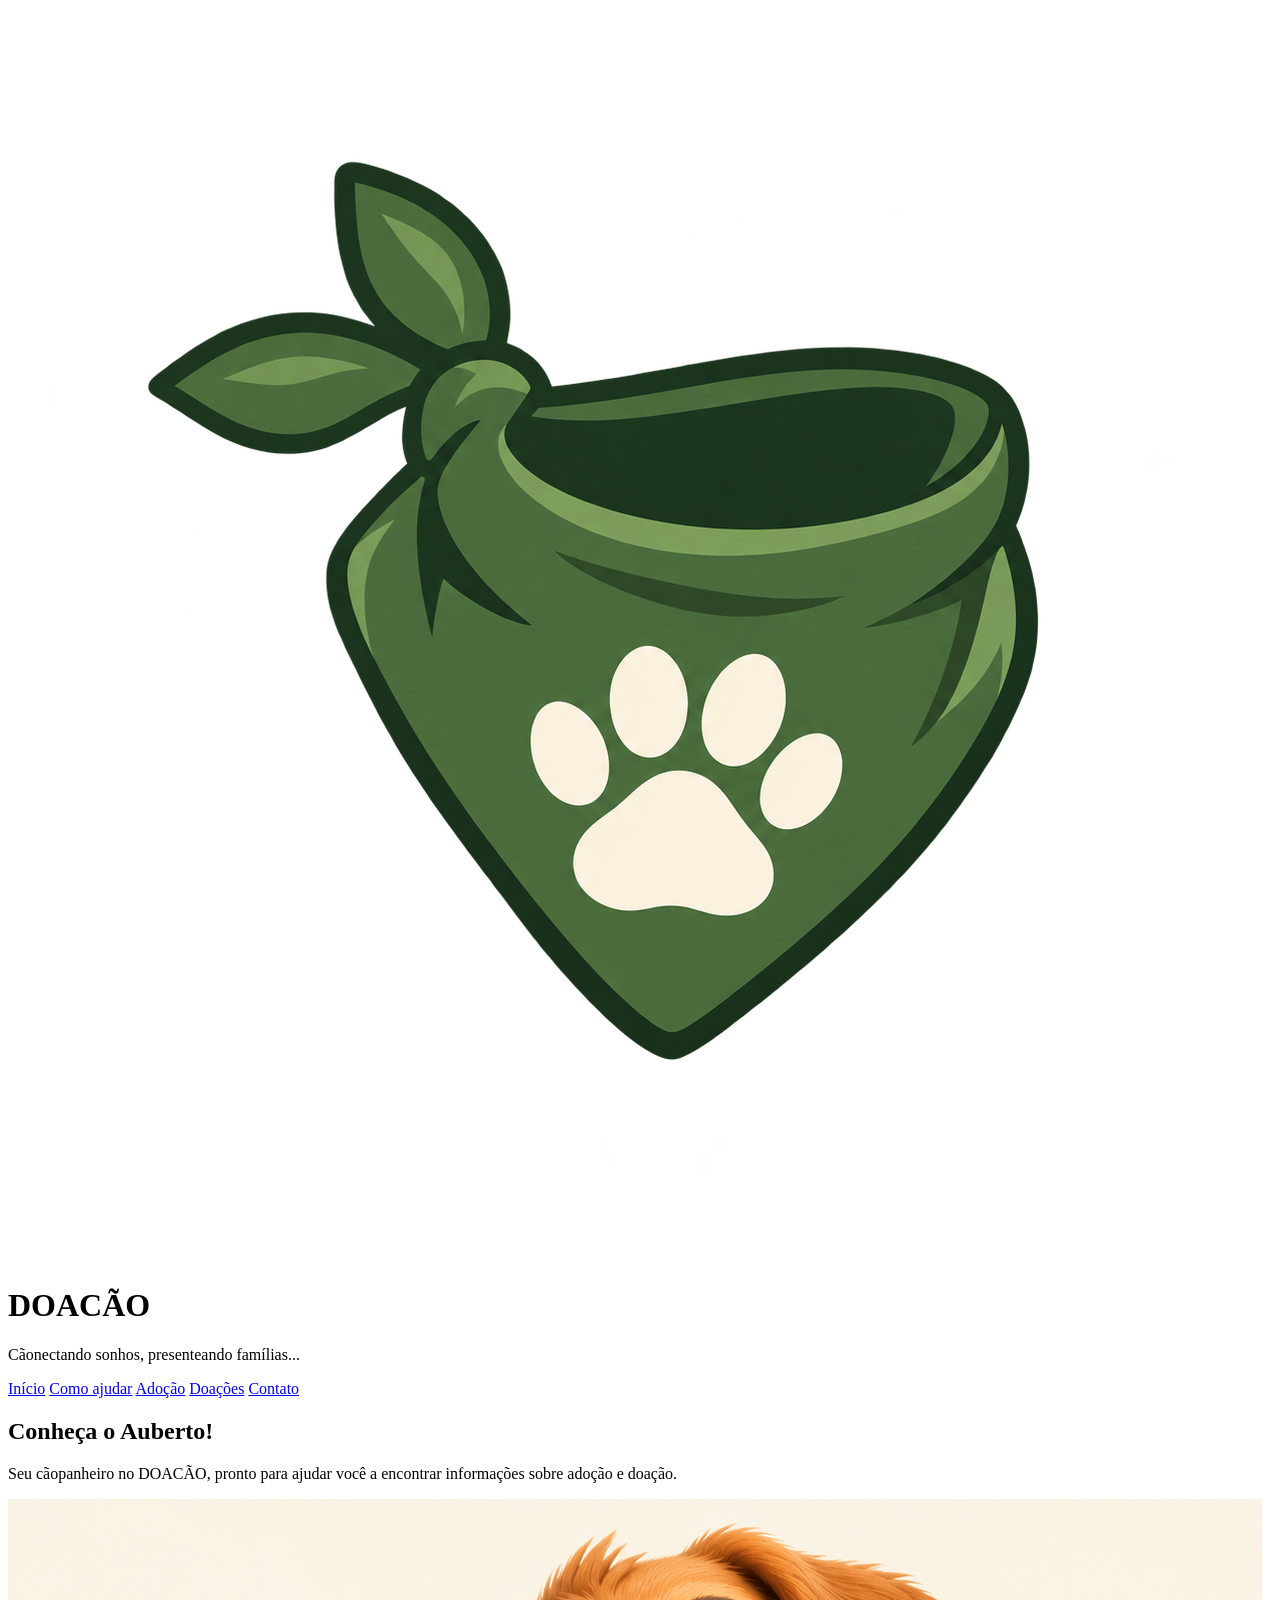
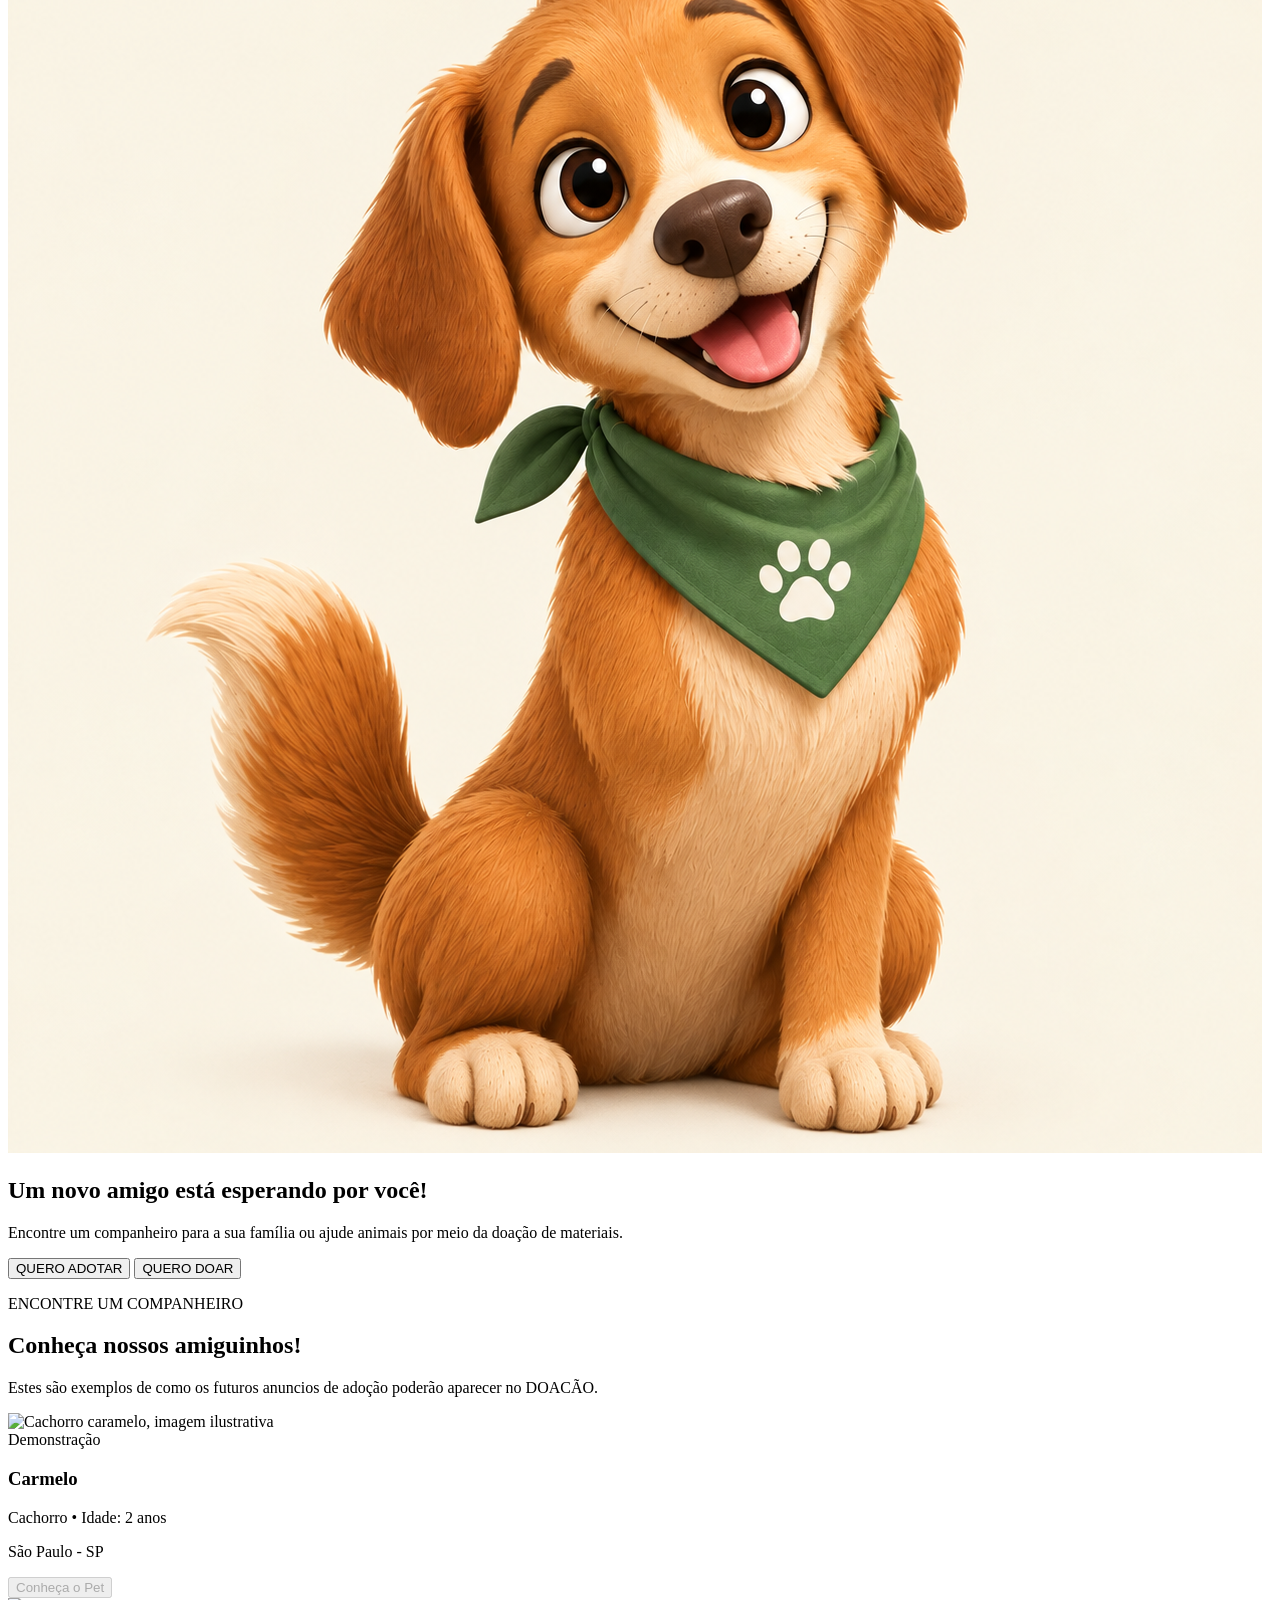
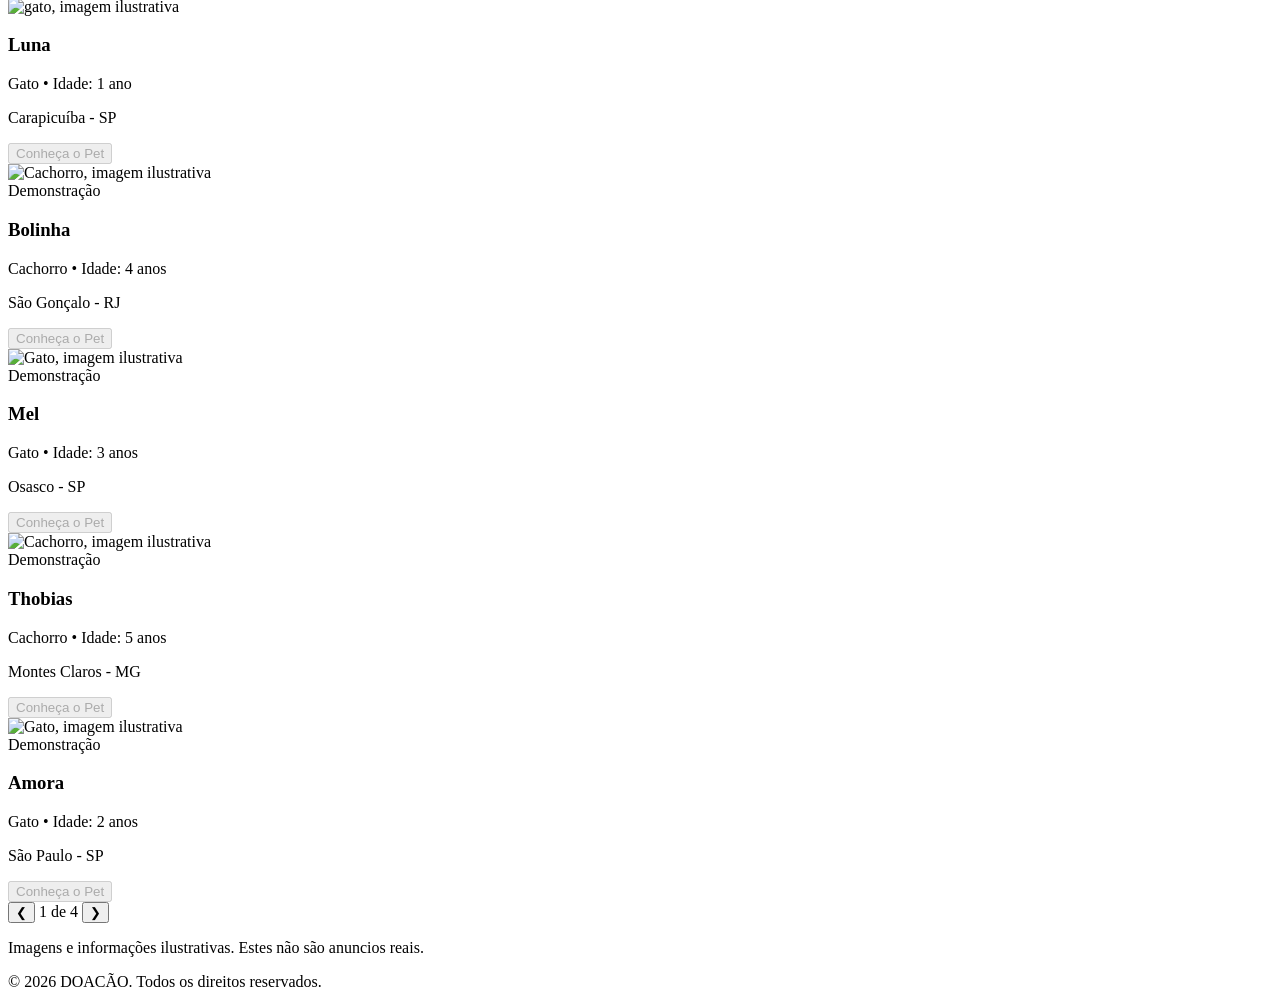
==== commit e1a15a99: "Add files via upload" ====
--- a/index.html
+++ b/index.html
@@ -8,7 +8,7 @@
 
     <title>DOACÃO | Adoção e Doação de Materiais</title>
     
-    <link rel="stylesheet" href="css/style.css">
+     <link rel="stylesheet" href="styles.css">
     <script src="js/script.js" defer></script>
 
 </head>
@@ -19,8 +19,7 @@
 
         <a href="index.html" class="logo-link">
 
-            <img src="img/logo-doacao.png" alt="Logo DOACÃO">
-
+           <img src="img/logo.png" alt="Logo DOACão">
         </a>
 
         <div class="identidade">
@@ -79,7 +78,9 @@
                 <div class="botoes-apresentacao">
 
                     <button>QUERO ADOTAR</button>
-                   <button type="button" onclick="window.location.href='doação.html'">QUERO DOAR</button>
+                    
+                    <button type="button" onclick="window.location.href='doação.html'">QUERO DOAR</button>
+
                 </div>
 
             </div>
@@ -311,4 +312,4 @@
     </footer>
 </body>
 
-</html>
+</html>
